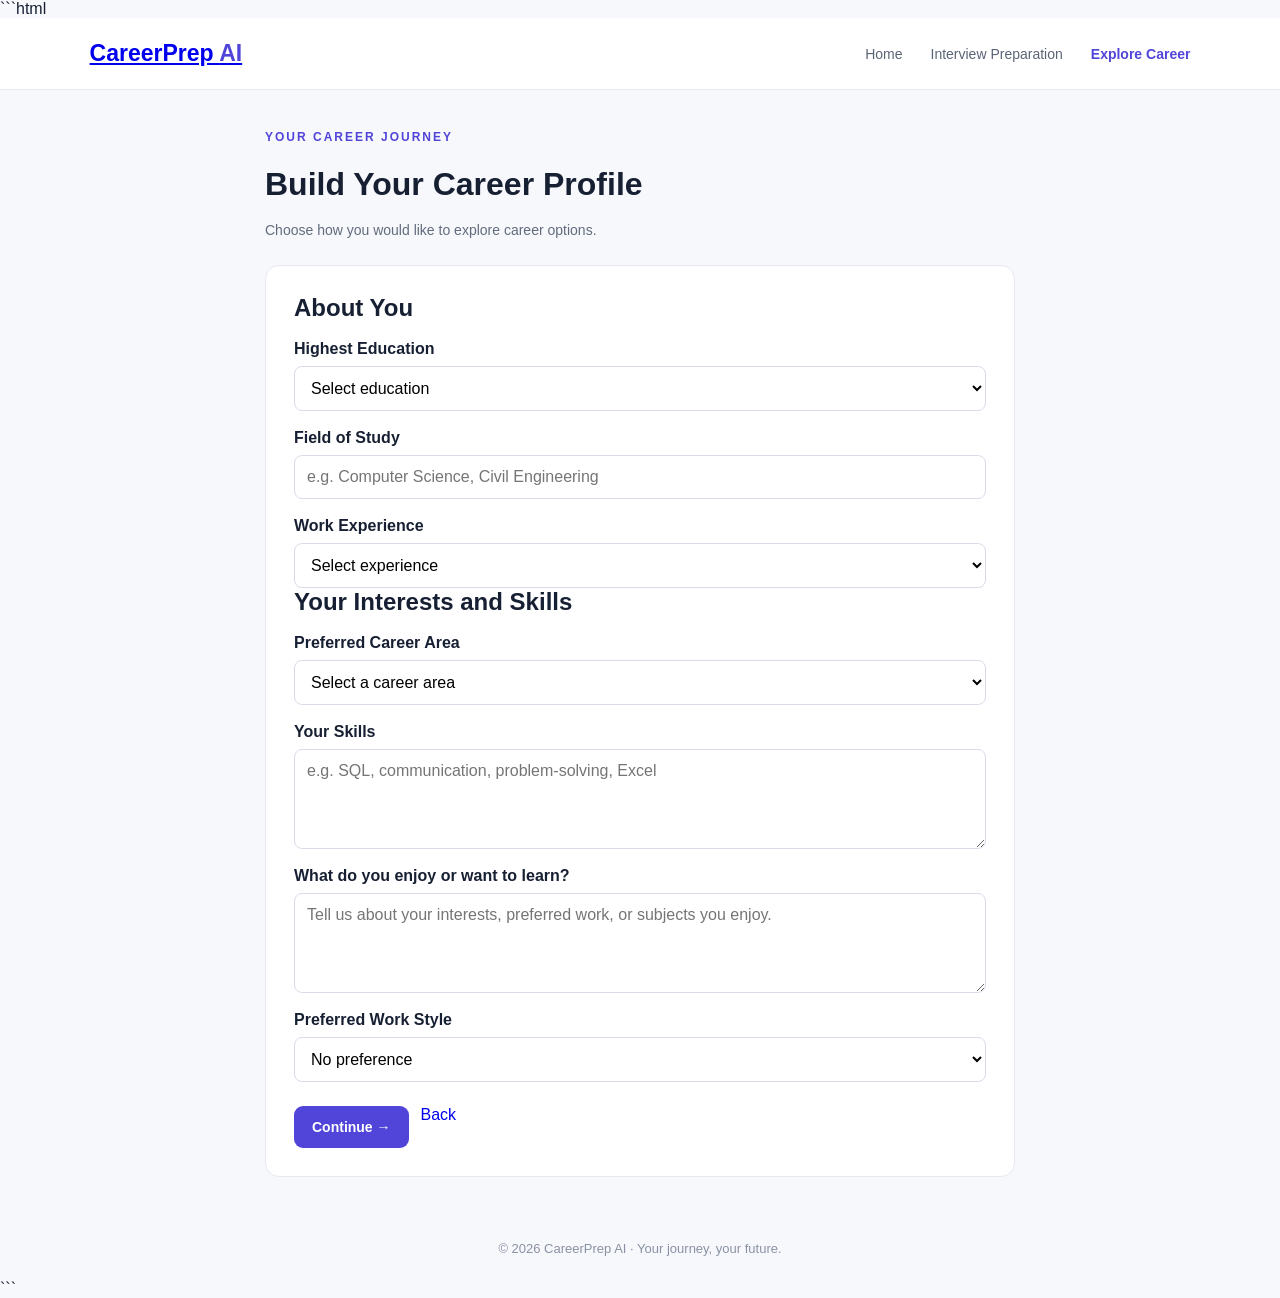
==== career-profile.html @ 3a281359 "Create career-profile.html" ====
```html
<!DOCTYPE html>
<html lang="en">
<head>
    <meta charset="UTF-8">
    <meta name="viewport" content="width=device-width, initial-scale=1.0">
    <title>Career Profile | CareerPrep AI</title>
    <link rel="stylesheet" href="style.css">

    <style>
        .profile-container {
            max-width: 750px;
            margin: 40px auto;
        }

        .profile-card {
            background: #fff;
            border: 1px solid #e7e9f2;
            border-radius: 14px;
            padding: 28px;
            margin-top: 24px;
        }

        .profile-card label {
            display: block;
            margin: 18px 0 8px;
            font-weight: 600;
        }

        .profile-card input,
        .profile-card select,
        .profile-card textarea {
            box-sizing: border-box;
            width: 100%;
            padding: 12px;
            border: 1px solid #d9dce8;
            border-radius: 8px;
            font: inherit;
            background: #fff;
        }

        .profile-card textarea {
            min-height: 100px;
            resize: vertical;
        }

        .profile-card input[type="checkbox"] {
            width: auto;
            margin-right: 8px;
        }

        .interest-option {
            display: inline-flex !important;
            align-items: center;
            margin: 8px 16px 8px 0 !important;
            font-weight: 400 !important;
        }

        .helper-text {
            color: #626b7d;
            line-height: 1.6;
        }

        .form-actions {
            display: flex;
            flex-wrap: wrap;
            gap: 12px;
            margin-top: 24px;
        }

        .form-actions a {
            text-decoration: none;
        }

        [hidden] {
            display: none !important;
        }
    </style>
</head>

<body>

    <nav class="navbar">
        <a href="index.html" class="logo">CareerPrep <span>AI</span></a>

        <div class="nav-links">
            <a href="index.html">Home</a>
            <a href="interview.html">Interview Preparation</a>
            <a href="explore.html" class="active">Explore Career</a>
        </div>
    </nav>

    <main class="page-container profile-container">

        <span class="eyebrow">YOUR CAREER JOURNEY</span>
        <h1 id="pageTitle">Build Your Career Profile</h1>

        <p class="helper-text" id="pageDescription">
            Tell us a little about yourself so we can help you explore career options.
        </p>

        <form id="careerProfileForm" class="profile-card">

            <section id="resumeSection" hidden>
                <h2>Upload Your Resume</h2>

                <p class="helper-text">
                    Select a PDF, DOC, or DOCX resume. For this first version,
                    the file will be selected in your browser but will not be
                    uploaded to a server or automatically analyzed.
                </p>

                <label for="resume">Choose your resume</label>
                <input
                    type="file"
                    id="resume"
                    name="resume"
                    accept=".pdf,.doc,.docx"
                >
            </section>

            <section id="manualSection" hidden>
                <h2>About You</h2>

                <label for="education">Highest Education</label>
                <select id="education" name="education">
                    <option value="">Select education</option>
                    <option value="High School">High School</option>
                    <option value="Diploma">Diploma</option>
                    <option value="Bachelor's Degree">Bachelor's Degree</option>
                    <option value="Master's Degree">Master's Degree</option>
                    <option value="Doctorate">Doctorate</option>
                    <option value="Other">Other</option>
                </select>

                <label for="fieldOfStudy">Field of Study</label>
                <input
                    type="text"
                    id="fieldOfStudy"
                    name="fieldOfStudy"
                    placeholder="e.g. Computer Science, Civil Engineering"
                >

                <label for="experience">Work Experience</label>
                <select id="experience" name="experience">
                    <option value="">Select experience</option>
                    <option value="Fresher">Fresher / No experience</option>
                    <option value="0–2 years">0–2 years</option>
                    <option value="3–5 years">3–5 years</option>
                    <option value="6–10 years">6–10 years</option>
                    <option value="10+ years">10+ years</option>
                </select>
            </section>

            <section>
                <h2>Your Interests and Skills</h2>

                <label for="careerStream">Preferred Career Area</label>
                <select id="careerStream" name="careerStream" required>
                    <option value="">Select a career area</option>
                    <option value="IT & Technology">IT & Technology</option>
                    <option value="Engineering">Engineering</option>
                    <option value="BPO & Customer Operations">BPO & Customer Operations</option>
                    <option value="Business & Corporate">Business & Corporate</option>
                    <option value="Finance & Accounting">Finance & Accounting</option>
                    <option value="Healthcare">Healthcare</option>
                    <option value="Design & Creative">Design & Creative</option>
                    <option value="Not sure yet">Not sure yet</option>
                </select>

                <label for="skills">Your Skills</label>
                <textarea
                    id="skills"
                    name="skills"
                    placeholder="e.g. SQL, communication, problem-solving, Excel"
                ></textarea>

                <label for="interests">What do you enjoy or want to learn?</label>
                <textarea
                    id="interests"
                    name="interests"
                    placeholder="Tell us about your interests, preferred work, or subjects you enjoy."
                ></textarea>

                <label for="workPreference">Preferred Work Style</label>
                <select id="workPreference" name="workPreference">
                    <option value="">No preference</option>
                    <option value="Remote">Remote</option>
                    <option value="Hybrid">Hybrid</option>
                    <option value="Office-based">Office-based</option>
                    <option value="Field-based">Field-based</option>
                </select>
            </section>

            <p id="formMessage" class="helper-text" aria-live="polite"></p>

            <div class="form-actions">
                <button type="submit" class="card-button">Continue →</button>
                <a href="explore.html" class="secondary-action">Back</a>
            </div>

        </form>

    </main>

    <footer>
        <p>© 2026 CareerPrep AI · Your journey, your future.</p>
    </footer>

    <script>
        const params = new URLSearchParams(window.location.search);
        const method = params.get("method");

        const resumeSection = document.getElementById("resumeSection");
        const manualSection = document.getElementById("manualSection");
        const resumeInput = document.getElementById("resume");

        const educationInput = document.getElementById("education");
        const fieldOfStudyInput = document.getElementById("fieldOfStudy");
        const experienceInput = document.getElementById("experience");

        const form = document.getElementById("careerProfileForm");
        const formMessage = document.getElementById("formMessage");

        if (method === "resume") {
            document.getElementById("pageTitle").textContent =
                "Explore Careers Using Your Resume";

            document.getElementById("pageDescription").textContent =
                "Select your resume and tell us what kind of opportunities interest you.";

            resumeSection.hidden = false;
            resumeInput.required = true;

            manualSection.hidden = true;
            educationInput.disabled = true;
            fieldOfStudyInput.disabled = true;
            experienceInput.disabled = true;

        } else if (method === "manual") {
            document.getElementById("pageTitle").textContent =
                "Explore Careers Without a Resume";

            document.getElementById("pageDescription").textContent =
                "Share your education, experience, skills and interests to get started.";

            manualSection.hidden = false;
            resumeSection.hidden = true;
            resumeInput.disabled = true;

        } else {
            document.getElementById("pageTitle").textContent =
                "Build Your Career Profile";

            document.getElementById("pageDescription").textContent =
                "Choose how you would like to explore career options.";

            manualSection.hidden = false;
            resumeSection.hidden = true;
            resumeInput.disabled = true;
        }

        form.addEventListener("submit", function(event) {
            event.preventDefault();
            formMessage.textContent = "";

            if (!form.checkValidity()) {
                form.reportValidity();
                return;
            }

            if (method === "resume" && !resumeInput.files.length) {
                formMessage.textContent = "Please select your resume to continue.";
                return;
            }

            const profile = {
                method: method === "resume" ? "resume" : "manual",
                education: educationInput.value,
                fieldOfStudy: fieldOfStudyInput.value.trim(),
                experience: experienceInput.value,
                careerStream: document.getElementById("careerStream").value,
                skills: document.getElementById("skills").value.trim(),
                interests: document.getElementById("interests").value.trim(),
                workPreference: document.getElementById("workPreference").value,
                resumeFileName:
                    method === "resume" && resumeInput.files.length
                        ? resumeInput.files[0].name
                        : ""
            };

            try {
                sessionStorage.setItem(
                    "careerPrepCareerProfile",
                    JSON.stringify(profile)
                );

                window.location.href = "career-recommendations.html";

            } catch (error) {
                formMessage.textContent =
                    "Your profile could not be saved in this browser. Please try again.";
            }
        });
    </script>

</body>
</html>
```
---- style.css ----
/* =========================
   1. GLOBAL STYLES
========================= */

* {
    margin: 0;
    padding: 0;
    box-sizing: border-box;
}

body {
    font-family: Arial, sans-serif;
    background: #f7f8fc;
    color: #172033;
    min-height: 100vh;
}

/* =========================
   2. NAVIGATION BAR
========================= */

.navbar {
    display: flex;
    align-items: center;
    justify-content: space-between;
    padding: 22px 7%;
    background: white;
    border-bottom: 1px solid #e8eaf2;
    gap: 24px;
}

.logo {
    font-size: 23px;
    font-weight: bold;
    white-space: nowrap;
}

.logo span,
.hero h1 span {
    color: #5145d9;
}

.nav-links {
    display: flex;
    gap: 28px;
    align-items: center;
}

.nav-links a,
.login-link {
    text-decoration: none;
    color: #5b6476;
    font-size: 14px;
    transition: color 0.2s ease;
}

.nav-links a:hover,
.login-link:hover {
    color: #5145d9;
}

.nav-links a.active {
    color: #5145d9 !important;
    font-weight: 700;
}

.login-link {
    color: #5145d9;
    font-weight: bold;
    white-space: nowrap;
}

/* =========================
   3. HOMEPAGE HERO SECTION
========================= */

.hero {
    max-width: 1000px;
    margin: 0 auto;
    padding: 95px 24px 80px;
    text-align: center;
}

.eyebrow {
    display: inline-block;
    color: #5145d9;
    font-size: 12px;
    font-weight: bold;
    letter-spacing: 2px;
    margin-bottom: 22px;
}

.hero h1 {
    font-size: clamp(34px, 5vw, 54px);
    line-height: 1.2;
    margin-bottom: 22px;
}

.hero > p {
    max-width: 650px;
    margin: 0 auto;
    color: #667085;
    font-size: 17px;
    line-height: 1.8;
}

/* =========================
   4. FEATURE CARDS
========================= */

.cards {
    display: grid;
    grid-template-columns: repeat(2, minmax(0, 1fr));
    gap: 24px;
    margin-top: 55px;
    text-align: left;
}

.feature-card {
    background: white;
    border: 1px solid #e7e9f2;
    border-radius: 18px;
    padding: 32px;
    box-shadow: 0 8px 28px rgba(28, 35, 70, 0.04);
    transition: transform 0.2s ease, box-shadow 0.2s ease;
}

.feature-card:hover {
    transform: translateY(-5px);
    box-shadow: 0 14px 35px rgba(28, 35, 70, 0.09);
}

.card-icon {
    font-size: 32px;
    margin-bottom: 22px;
}

.feature-card h2 {
    font-size: 22px;
    margin-bottom: 14px;
}

.feature-card p {
    color: #667085;
    font-size: 15px;
    line-height: 1.8;
    margin-bottom: 26px;
}

/* =========================
   5. BUTTONS
========================= */

.card-button {
    display: inline-block;
    background: #5145d9;
    color: white;
    text-decoration: none;
    padding: 13px 18px;
    border-radius: 9px;
    font-size: 14px;
    font-weight: bold;
    border: none;
    cursor: pointer;
    transition: background 0.2s ease, transform 0.2s ease;
}

.card-button:hover {
    background: #3f35b5;
    transform: translateY(-2px);
}

.card-button.secondary {
    background: #5145d9;
    color: white;
}

.card-button.secondary:hover {
    background: #e0dcff;
}

/* =========================
   6. INTERVIEW SETUP FORM
========================= */

.setup-card {
    max-width: 620px;
    margin: 40px auto 0;
    padding: 32px;
    background: white;
    border: 1px solid #e7e9f2;
    border-radius: 18px;
    text-align: left;
    box-shadow: 0 8px 28px rgba(28, 35, 70, 0.04);
}

.setup-card label {
    display: block;
    font-weight: bold;
    font-size: 15px;
    margin: 20px 0 10px;
}

.setup-card label:first-child {
    margin-top: 0;
}

.setup-card select {
    display: block;
    width: 100%;
    padding: 14px;
    border: 1px solid #d8dbea;
    border-radius: 9px;
    background: white;
    font-family: inherit;
    font-size: 15px;
    color: #172033;
    cursor: pointer;
}

.setup-card select:focus {
    outline: 2px solid #5145d9;
    outline-offset: 1px;
    border-color: #5145d9;
}

.setup-card select:disabled {
    background: #f1f2f6;
    color: #8a91a2;
    cursor: not-allowed;
}

.helper-text {
    margin-top: 16px;
    color: #667085;
    font-size: 14px;
    line-height: 1.6;
}

/* =========================
   7. FOOTER
========================= */

footer {
    text-align: center;
    padding: 24px;
    color: #8a91a2;
    font-size: 13px;
}

/* =========================
   8. RESPONSIVE DESIGN
========================= */

@media (max-width: 760px) {
    .navbar {
        flex-wrap: wrap;
        padding: 20px 5%;
        gap: 18px;
    }

    .nav-links {
        order: 3;
        width: 100%;
        flex-wrap: wrap;
        gap: 16px;
    }

    .nav-links a {
        font-size: 13px;
    }

    .cards {
        grid-template-columns: 1fr;
    }

    .hero {
        padding: 65px 18px;
    }

    .hero h1 {
        font-size: 36px;
    }

    .setup-card {
        padding: 24px 20px;
    }

    .feature-card {
        padding: 26px;
    }
}

/* =========================
   9. SMALL MOBILE SCREENS
========================= */

@media (max-width: 380px) {
    .logo {
        font-size: 20px;
    }

    .hero h1 {
        font-size: 30px;
    }

    .nav-links {
        gap: 12px;
    }

    .setup-card {
        padding: 20px 16px;
    }

}
.form-heading {
    font-size: 20px;
    margin-bottom: 22px;
    color: #172033;
}

.form-divider {
    height: 1px;
    background: #e8eaf2;
    margin: 32px 0;
}

.setup-card button:disabled {
    background: #d7d9e5;
    color: #73798a;
    cursor: not-allowed;
    transform: none;
}

.review-panel {
    margin-top: 30px;
    padding: 24px;
    background: #f7f8fc;
    border: 1px solid #e7e9f2;
    border-radius: 12px;
}

.review-panel h2 {
    font-size: 21px;
    margin-bottom: 18px;
}

.review-panel p {
    margin-bottom: 18px;
    line-height: 1.9;
    overflow-wrap: anywhere;
}

.review-panel button {
    margin: 6px 6px 6px 0;
}

[hidden] {
    display: none !important;
}
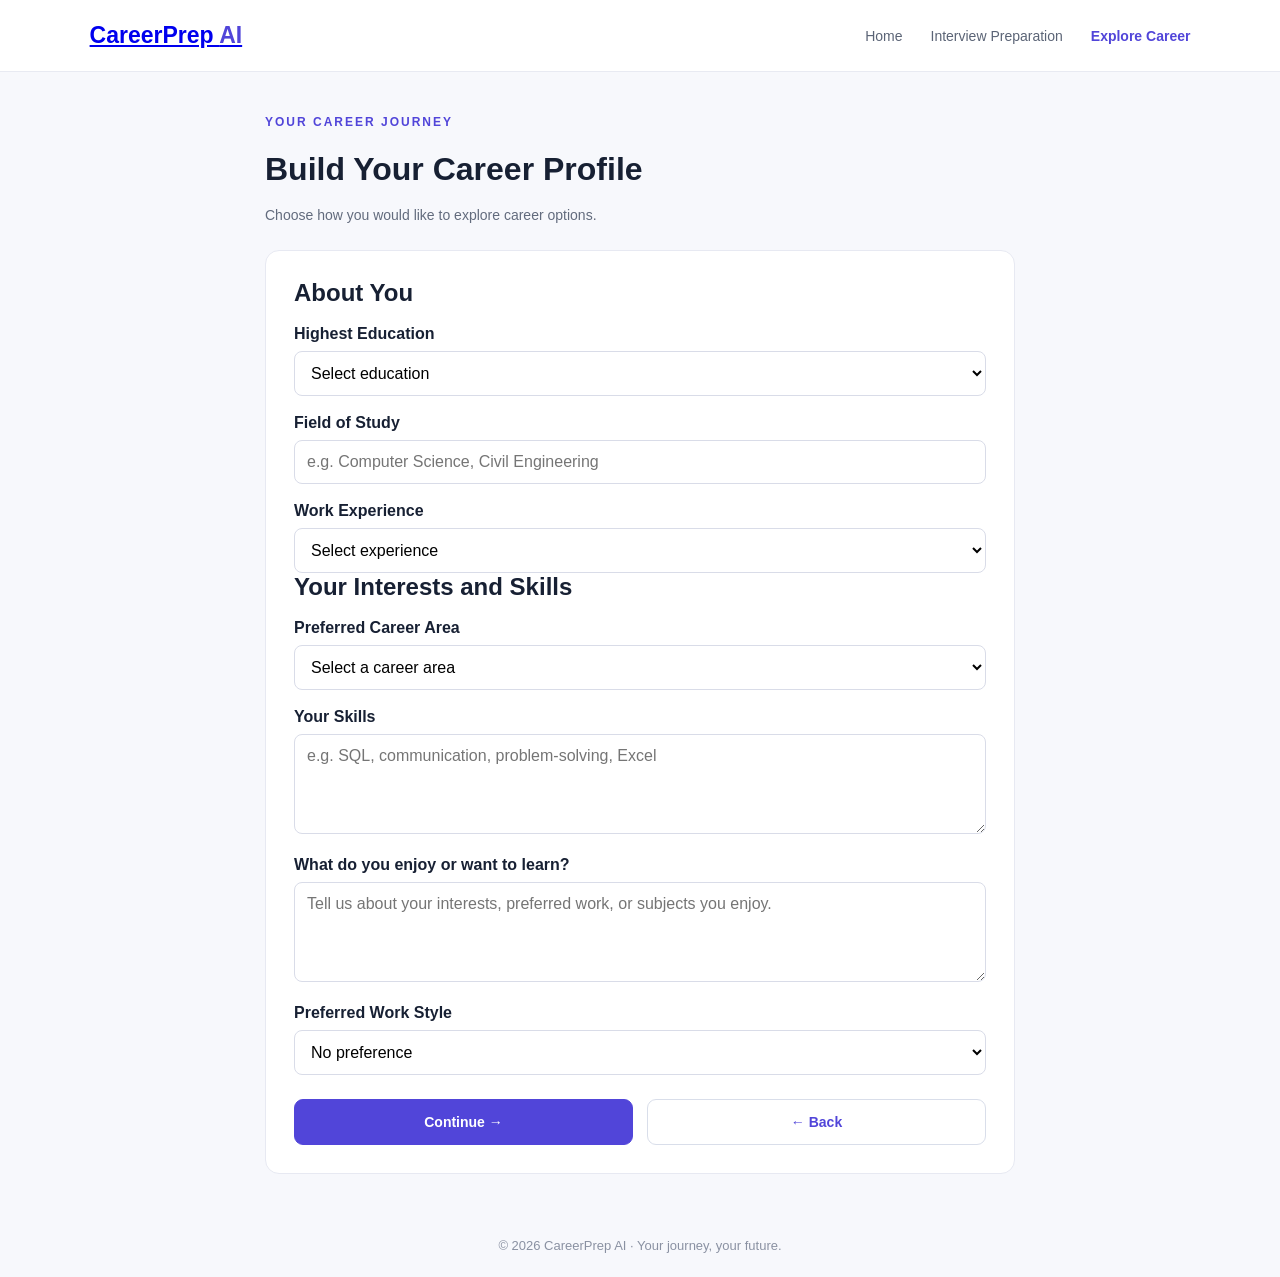
==== commit 2bc8ff64: "Update career-profile.html" ====
--- a/career-profile.html
+++ b/career-profile.html
@@ -1,4 +1,4 @@
-```html
+
 <!DOCTYPE html>
 <html lang="en">
 <head>
@@ -61,19 +61,42 @@
             line-height: 1.6;
         }
 
-        .form-actions {
+        /* Button appearance is handled by the shared stylesheet */
+        .profile-card .form-actions {
             display: flex;
             flex-wrap: wrap;
-            gap: 12px;
+            align-items: stretch;
+            gap: 14px;
             margin-top: 24px;
-        }
-
-        .form-actions a {
-            text-decoration: none;
+            width: 100%;
+        }
+
+        .profile-card .form-actions > button,
+        .profile-card .form-actions > a {
+            flex: 1 1 180px;
+            min-width: 0;
+            min-height: 46px;
         }
 
         [hidden] {
             display: none !important;
+        }
+
+        @media (max-width: 480px) {
+            .profile-card {
+                padding: 22px 18px;
+            }
+
+            .profile-card .form-actions {
+                flex-direction: column;
+                align-items: stretch;
+            }
+
+            .profile-card .form-actions > button,
+            .profile-card .form-actions > a {
+                width: 100%;
+                flex: 1 1 auto;
+            }
         }
     </style>
 </head>
@@ -195,8 +218,13 @@
             <p id="formMessage" class="helper-text" aria-live="polite"></p>
 
             <div class="form-actions">
-                <button type="submit" class="card-button">Continue →</button>
-                <a href="explore.html" class="secondary-action">Back</a>
+                <button type="submit" class="card-button">
+                    Continue →
+                </button>
+
+                <a href="explore.html" class="secondary-action">
+                    ← Back
+                </a>
             </div>
 
         </form>
@@ -270,7 +298,8 @@
             }
 
             if (method === "resume" && !resumeInput.files.length) {
-                formMessage.textContent = "Please select your resume to continue.";
+                formMessage.textContent =
+                    "Please select your resume to continue.";
                 return;
             }
 
@@ -306,4 +335,3 @@
 
 </body>
 </html>
-```
--- a/style.css
+++ b/style.css
@@ -153,31 +153,69 @@
 ========================= */
 
 .card-button {
-    display: inline-block;
+    display: inline-flex;
+    align-items: center;
+    justify-content: center;
+    min-height: 46px;
+    padding: 12px 18px;
+    border: 1px solid #5145d9;
+    border-radius: 9px;
     background: #5145d9;
-    color: white;
+    color: #ffffff;
+    font-family: inherit;
+    font-size: 14px;
+    font-weight: bold;
+    line-height: 1.4;
+    text-align: center;
     text-decoration: none;
-    padding: 13px 18px;
-    border-radius: 9px;
-    font-size: 14px;
-    font-weight: bold;
-    border: none;
     cursor: pointer;
-    transition: background 0.2s ease, transform 0.2s ease;
+    transition: background 0.2s ease, border-color 0.2s ease,
+                transform 0.2s ease;
 }
 
 .card-button:hover {
     background: #3f35b5;
-    transform: translateY(-2px);
+    border-color: #3f35b5;
+    transform: translateY(-1px);
+}
+
+.card-button:disabled {
+    background: #d7d9e5;
+    color: #73798a;
+    border-color: #d7d9e5;
+    cursor: not-allowed;
+    transform: none;
 }
 
 .card-button.secondary {
     background: #5145d9;
-    color: white;
-}
-
-.card-button.secondary:hover {
-    background: #e0dcff;
+    color: #ffffff;
+}
+
+/* Standard outlined secondary action */
+.secondary-action {
+    display: inline-flex;
+    align-items: center;
+    justify-content: center;
+    min-height: 46px;
+    padding: 12px 18px;
+    border: 1px solid #d9deea;
+    border-radius: 9px;
+    background: #ffffff;
+    color: #5145d9;
+    font-family: inherit;
+    font-size: 14px;
+    font-weight: bold;
+    line-height: 1.4;
+    text-align: center;
+    text-decoration: none;
+    cursor: pointer;
+    transition: background 0.2s ease, border-color 0.2s ease;
+}
+
+.secondary-action:hover {
+    background: #f0efff;
+    border-color: #5145d9;
 }
 
 /* =========================
@@ -312,8 +350,12 @@
     .setup-card {
         padding: 20px 16px;
     }
-
-}
+}
+
+/* =========================
+   10. FORM AND REVIEW STYLES
+========================= */
+
 .form-heading {
     font-size: 20px;
     margin-bottom: 22px;
@@ -324,13 +366,6 @@
     height: 1px;
     background: #e8eaf2;
     margin: 32px 0;
-}
-
-.setup-card button:disabled {
-    background: #d7d9e5;
-    color: #73798a;
-    cursor: not-allowed;
-    transform: none;
 }
 
 .review-panel {
@@ -360,4 +395,125 @@
     display: none !important;
 }
 
-
+/* =========================
+   11. SHARED BUTTON GROUPS
+   Used by form-actions, page-actions and actions
+========================= */
+
+.form-actions,
+.page-actions,
+.actions {
+    display: flex;
+    flex-wrap: wrap;
+    align-items: stretch;
+    gap: 14px;
+    margin-top: 28px;
+    width: 100%;
+}
+
+/* Make paired buttons consistent in size and alignment */
+.form-actions > a,
+.form-actions > button,
+.page-actions > a,
+.page-actions > button,
+.actions > a,
+.actions > button {
+    display: inline-flex;
+    align-items: center;
+    justify-content: center;
+    flex: 1 1 180px;
+    min-width: 0;
+    min-height: 46px;
+    margin: 0;
+    padding: 12px 18px;
+    border: 1px solid #d9deea;
+    border-radius: 9px;
+    box-sizing: border-box;
+    font-family: inherit;
+    font-size: 14px;
+    font-weight: bold;
+    line-height: 1.4;
+    text-align: center;
+    text-decoration: none;
+}
+
+/* Primary button in any shared button group */
+.form-actions > .card-button,
+.page-actions > .card-button,
+.actions > .card-button {
+    background: #5145d9;
+    color: #ffffff;
+    border-color: #5145d9;
+}
+
+.form-actions > .card-button:hover,
+.page-actions > .card-button:hover,
+.actions > .card-button:hover {
+    background: #3f35b5;
+    border-color: #3f35b5;
+}
+
+/* Secondary button in any shared button group */
+.form-actions > .secondary-action,
+.page-actions > .secondary-action,
+.actions > .secondary-action {
+    background: #ffffff;
+    color: #5145d9;
+    border-color: #d9deea;
+}
+
+.form-actions > .secondary-action:hover,
+.page-actions > .secondary-action:hover,
+.actions > .secondary-action:hover {
+    background: #f0efff;
+    border-color: #5145d9;
+}
+
+/* Ensure buttons retain their alignment when disabled */
+.form-actions > button:disabled,
+.page-actions > button:disabled,
+.actions > button:disabled {
+    background: #d7d9e5;
+    color: #73798a;
+    border-color: #d7d9e5;
+    cursor: not-allowed;
+    transform: none;
+}
+
+/* =========================
+   12. CAREER RECOMMENDATION CARDS
+========================= */
+
+.career-card {
+    display: flex;
+    flex-direction: column;
+}
+
+.career-card > .card-button {
+    align-self: flex-start;
+    margin-top: auto;
+}
+
+/* =========================
+   13. MOBILE BUTTON ALIGNMENT
+========================= */
+
+@media (max-width: 480px) {
+    .form-actions,
+    .page-actions,
+    .actions {
+        flex-direction: column;
+        align-items: stretch;
+        gap: 12px;
+    }
+
+    .form-actions > a,
+    .form-actions > button,
+    .page-actions > a,
+    .page-actions > button,
+    .actions > a,
+    .actions > button {
+        flex: 1 1 auto;
+        width: 100%;
+    }
+}
